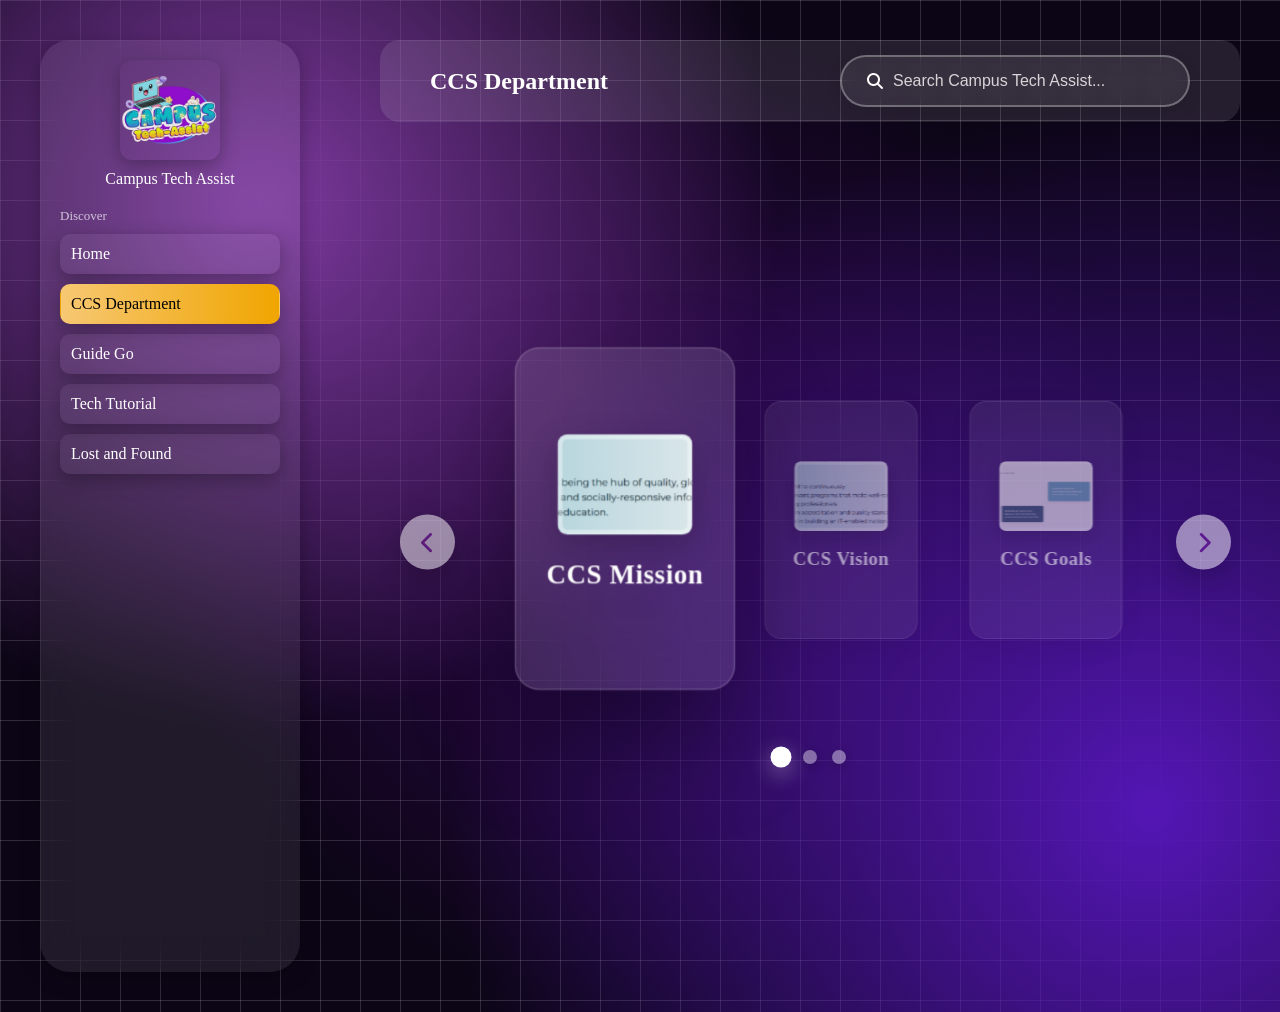
==== CCS Department/ccsDept.html @ be259893 "Sync remote changes and complete Home Page files" ====
<!DOCTYPE html>
<html lang="en">
<head>
  <meta charset="UTF-8">
  <meta name="viewport" content="width=device-width, initial-scale=1.0">
  <title>CCS Department | Campus Tech Assist</title>

  <!-- CSS -->
  <link rel="stylesheet" href="ccsDept.css">
  
  <!-- ICON -->
  <link rel="icon" type="text/css" href="../Main Picture/mainPic.png">

  <!-- Icons -->
  <link href="https://cdnjs.cloudflare.com/ajax/libs/font-awesome/6.5.0/css/all.min.css" rel="stylesheet">
</head>
<body>


<!-- SIDEBAR -->
<div class="sidebar">
  <div class="logo">
    <a href="../Home/index.html" class="nav-logo">
                <img src="../Main Picture/mainPic.png" alt="logo" class="logo-image">
            </a>
    <p>Campus Tech Assist</p>
  </div>

  <div class="section-title">Discover</div>

  <div class="menu">
    <a href="index.html">Home</a>
    <a class="active" href="ccsDept.html">CCS Department</a>
    <a href="../Guide Go/guideGo.html">Guide Go</a>
    <a href="../Tech Tutorial/techTut.html">Tech Tutorial</a>
    <a href="../Lost and Found/lostnFound.html">Lost and Found</a>
  </div>
</div>

<!-- MAIN CONTENT -->
<div class="main">

  <div class="header">
    <h2>CCS Department</h2>
    <div class="controls">
      <div class="search">
        <i class="fa fa-search"></i>
        <input type="text" placeholder="Search Campus Tech Assist...">
      </div>
    </div>
  </div>

  <!-- CAROUSEL -->
  <div class="carousel-container">

    <button class="crsl-btn"><i class="fas fa-chevron-left"></i></button>

    <div class="carousel-track">
      <div class="carousel-slide">
        <div class="slide-avatar" style="background-image: url('../CCS MV/ccsMission.png');"></div>
        <div class="slide-name">CCS Mission</div>
      </div>

      <div class="carousel-slide">
        <div class="slide-avatar" style="background-image: url('../CCS MV/ccsVision.png');"></div>
        <div class="slide-name">CCS Vision</div>
      </div>

      <div class="carousel-slide">
        <div class="slide-avatar" style="background-image: url('../CCS MV/ccsGoals.png');"></div>
        <div class="slide-name">CCS Goals</div>
      </div>
    </div>

    <button class="crsl-btn2"><i class="fas fa-chevron-right"></i></button>

    <div class="carousel-indicators">
      <button class="indicator active"></button>
      <button class="indicator"></button>
      <button class="indicator"></button>
    </div>

  </div>

</div>

  <!-- JS -->
<script src="../Home/searchIndex.js"></script>
<script src="../Home/globalSearch.js"></script>
<script src="../Home/script.js"></script>
<script src="CCS.js"></script>

</body>
</html>
---- CCS Department/ccsDept.css ----
/* CCS Department - Full Tech Tutorial Style */
@import url('https://fonts.googleapis.com/css2?family=Inter:wght@300;400;500;600;700&display=swap');

* {
  margin: 0;
  padding: 0;
  box-sizing: border-box;
}

body {
  min-height: 100vh;
  display: flex; 
  background: 
  radial-gradient(circle at 20% 20%, #7f3aa1, transparent 40%),
  radial-gradient(circle at 90% 80%, #5416b5, transparent 50%),
  radial-gradient(circle at 50% 50%, #430a6fa0, transparent 60%),

  linear-gradient( rgba(255, 255, 255, 0.153) 1px, transparent 1px),
  linear-gradient(90deg, rgba(255, 255, 255, 0.151) 1px, transparent 1px),

  #0c0516;

  background-size:
    auto,
    auto,
    auto,
    40px 40px,
    40px 40px,
    auto;
 
    min-height: 100vh;
}

.sidebar {
  width: 260px;
  margin: 40px;
  padding: 20px;
  border-radius: 30px;
  background: rgba(255,255,255,0.08);
  box-shadow: 0 6px 20px rgba(0,0,0,0.3);
  backdrop-filter: blur(20px);
  color: white;
  transition: transform 0.3s ease, box-shadow 0.3s ease;
}

.menu:hover {
  transform: scale(1.02);
}

.logo {
  text-align: center;
  margin-bottom: 20px;
} 

.logo img {
  display: block;
  margin: 0 auto 10px;
  width: 100px;
  height: 100px;
  border-radius: 12px;
  border: rgba(255,255,255,0.3);
  box-shadow: 0 6px 20px rgba(0,0,0,0.3);
  background: transparent;
} 

.section-title {
  margin: 20px 0 10px;
  font-size: 13px;
  opacity: 0.7;
}

.menu {
  display: flex;
  flex-direction: column;
  gap: 10px;
}

.menu a {
  color: white;
  padding: 10px;
  border-radius: 10px;
  background: rgba(255,255,255,0.05);
  box-shadow: 0 6px 20px rgba(0,0,0,0.3);
  text-decoration: none;
  cursor: pointer;
  transition: all 0.3s ease;
  border: 1px solid transparent;
}

.menu a:hover {
  background: linear-gradient(90deg, #f7c873, #f0a500);
  color: black;
  backdrop-filter: blur(10px);
  border: 1px solid rgba(255,255,255,0.4);
  box-shadow: 0 8px 25px rgba(247, 200, 115, 0.4);
  transform: translateY(-2px);
}

.menu a.active {
  background: linear-gradient(90deg, #f7c873, #f0a500);
  color: black;
}

/* MAIN */
.main {
  flex: 1;
  padding: 40px;
  color: white;
}

/* HEADER */
.header h2 {
  margin: 0;
  flex: 1;
}

.header {
  display: flex;
  justify-content: space-between;
  align-items: center;
  background: rgba(255,255,255,0.1);
  padding: 15px 50px;
  border-radius: 20px;
  margin-bottom: 20px;
}

.search {
  background: rgba(241, 240, 240, 0.08);
  backdrop-filter: blur(15px);
  color: #ffffff;
  padding: 15px 25px;
  border-radius: 30px;
  font-size: 16px;
  min-width: 350px;
  box-shadow: 0 4px 15px rgba(0,0,0,0.1);
  border: 2px solid rgba(255,255,255,0.3);
  backdrop-filter: blur(10px);
  display: flex;
  align-items: center;
  gap: 10px;
  transition: all 0.3s ease;
}

.search:hover {
  box-shadow: 0 6px 20px rgba(0,0,0,0.15);
  transform: translateY(-1px);
}

.search input {
  color: white;
  border: none;
  outline: none;
  background: none;
  flex: 1;
  font-size: 16px;
}

.search input::placeholder {
  color: rgba(255, 255, 255, 0.8);
  opacity: 1;
}

.header { position: relative; }
.search { position: relative; }
.search-results {
  position: absolute;
  top: calc(100% + 2px);
  right: -25px;
  left: auto;
  width: 380px;
  max-height: 400px;
  overflow-y: auto;
  background: rgba(255,255,255,0.12);
  backdrop-filter: blur(30px);
  border-radius: 16px;
  box-shadow: 0 12px 40px rgba(0,0,0,0.25);
  z-index: 1001 !important;
  display: none;
  border: 1px solid rgba(255,255,255,0.25);
  margin-top: 4px;
  padding: 8px 0;
}

.search-result {
  padding: 14px 20px;
  border-bottom: 1px solid rgba(255,255,255,0.15);
  cursor: pointer;
  transition: all 0.25s ease;
  color: white;
  font-size: 15px;
  text-shadow: 0 1px 2px rgba(0,0,0,0.3);
  margin: 0 4px;
  border-radius: 8px;
}

.search-result:hover {
  background: rgba(255,255,255,0.25);
}

.search-result:last-child {
  border-bottom: none;
}

.search-result {
  padding: 15px;
  border-bottom: 1px solid rgba(0,0,0,0.1);
  cursor: pointer;
  transition: background 0.2s ease;
  color: #ffffff;
}

.search-result:hover {
  background: rgba(255, 201, 101, 0.5);
}

.search-result:last-child {
  border-bottom: none;
}

@media (max-width: 600px) {
  .search-results {
    width: 100%;
    left: 0;
    right: auto;
  }
}

/* CAROUSEL - Officers */
.carousel-container {
  position: relative;
  width: 100%;
  max-width: 100%;
  overflow: hidden;
  min-height: 700px;
  margin: 70px 0 80px 0;
  perspective: 1000px;
  display: flex;
  flex-direction: column;
  align-items: center;
  justify-content: center;
  gap: 30px;
}

.carousel-track {
  position: relative;
  display: flex;
  gap: 25px;
  align-items: center;
  height: 400px;
  padding: 0 60px;
  transition: transform 0.6s cubic-bezier(0.25, 0.46, 0.45, 0.94);
  transform-style: preserve-3d;
}

.carousel-slide {
  flex: 0 0 180px;
  height: 280px;
  background: rgba(255, 255, 255, 0.12);
  backdrop-filter: blur(25px);
  border-radius: 20px;
  border: 1px solid rgba(255, 255, 255, 0.2);
  display: flex;
  flex-direction: column;
  align-items: center;
  padding: 70px 20px;
  cursor: pointer;
  transition: all 0.5s cubic-bezier(0.175, 0.885, 0.32, 1.275);
  opacity: 0.6;
  transform: scale(0.85) translateZ(0);
  box-shadow: 0 8px 32px rgba(0,0,0,0.1);
}

.carousel-slide.active {
  opacity: 1;
  transform: scale(1.15) translateZ(60px);
  box-shadow: 0 40px 80px rgba(0,0,0,0.4);
}

.carousel-slide:not(.active):hover {
  opacity: 0.8;
}

.carousel-slide.active:hover {
  opacity: 1;
  transform: scale(1.05) translateY(-15px) translateZ(30px);
  box-shadow: 0 35px 70px rgba(0,0,0,0.35);
}

.slide-avatar {
  width: 110px;
  height: 110px;
  border-radius: 8px;
  background-size: cover;
  background-position: center;
  margin-bottom: 20px;
  transition: all 0.4s ease;
  border: 4px solid rgba(255, 255, 255, 0.4);
  box-shadow: 0 8px 25px rgba(0,0,0,0.2);
}

.slide-name {
  font-size: 22px;
  font-weight: 800;
  color: white;
  margin-bottom: 10px;
  text-align: center;
  letter-spacing: 0.5px;
}

.slide-position {
  font-size: 15px;
  color: rgba(255, 255, 255, 0.85);
  text-align: center;
  font-weight: 500;
}

/* CRSL BUTTONS */
.crsl-btn,
.crsl-btn2 {
  position: absolute;
  top: 50%;
  transform: translateY(-50%);
  width: 55px;
  height: 55px;
  border-radius: 50%;
  border: none;
  background: rgb(255, 255, 255);
  color: rgb(130, 36, 167);
  opacity: 50%;
  font-size: 22px;
  cursor: pointer;
  box-shadow: 0 10px 30px rgba(0, 0, 0, 0.397);
  display: flex;
  align-items: center;
  justify-content: center;
  z-index: 20;
  transition: all 0.3s ease;
}

.crsl-btn {
  left: 20px;
}

.crsl-btn2 {
  right: 1%;
}

.crsl-btn:hover,
.crsl-btn2:hover {
  opacity: 100%;
  box-shadow: 0 10px 30px rgba(0, 0, 0, 0.452);
}

.carousel-indicators {
  display: flex;
  justify-content: center;
  gap: 15px;
  margin-top: 0;
  flex-shrink: 0;
}

.indicator {
  width: 14px;
  height: 14px;
  border-radius: 50%;
  background: rgba(255, 255, 255, 0.4);
  border: none;
  cursor: pointer;
  transition: all 0.3s ease;
  box-shadow: 0 2px 10px rgba(0,0,0,0.2);
}

.indicator.active {
  background: white;
  transform: scale(1.5);
  box-shadow: 0 4px 15px rgba(255,255,255,0.4);
}


/* Responsive */
@media (max-width: 1024px) {
  body {
    flex-direction: column;
    height: auto;
  }

  .sidebar {
    width: 100%;
    margin: 0;
    border-radius: 0;
    display: flex;
    justify-content: space-between;
    align-items: center;
  }

  .menu {
    flex-direction: row;
    flex-wrap: wrap;
    justify-content: center;
    flex-wrap: wrap;
  }

  .main {
    padding: 20px;
  }

  .header {
    flex-direction: column;
    gap: 15px;
    padding: 20px;
  }

  .search {
    min-width: 100%;
  }

  .carousel-container {
    height: auto;
    margin: 40px 0;
  }

  .carousel-track {
    padding: 0 20px;
    gap: 15px;
  }

  .carousel-slide {
    flex: 0 0 140px;
    height: 240px;
    padding: 40px 10px;
  }

  .slide-avatar {
    width: 80px;
    height: 80px;
  }

  .slide-name {
    font-size: 16px;
  }
}
/* MOBILE */
@media (max-width: 600px) {

  .sidebar {
    flex-direction: column;
    align-items: center;
    padding: 15px;
   }

  .logo h2 {
    font-size: 18px;
  }

  .menu {
    flex-direction: column;
    width: 100%;
  }

  .menu a {
    text-align: center;
   }

  .header {
    padding: 15px;
   }

  .header h2 {
    font-size: 18px;
   }

  .search {
    padding: 10px 15px;
    font-size: 14px;
  }

  .search input {
    font-size: 14px;
  }

  .carousel-track {
    gap: 10px;
  }

  .carousel-slide {
    flex: 0 0 120px;
    height: 200px;
  }

  .slide-avatar {
    width: 70px;
    height: 70px;
  }

  .slide-name {
    font-size: 14px;
  }

  .crsl-btn,
   .crsl-btn2 {
    width: 40px;
    height: 40px;
    padding: 20px;
    font-size: 16px;
  }

  .indicator {
       width: 10px;
       height: 10px;
      }
    }
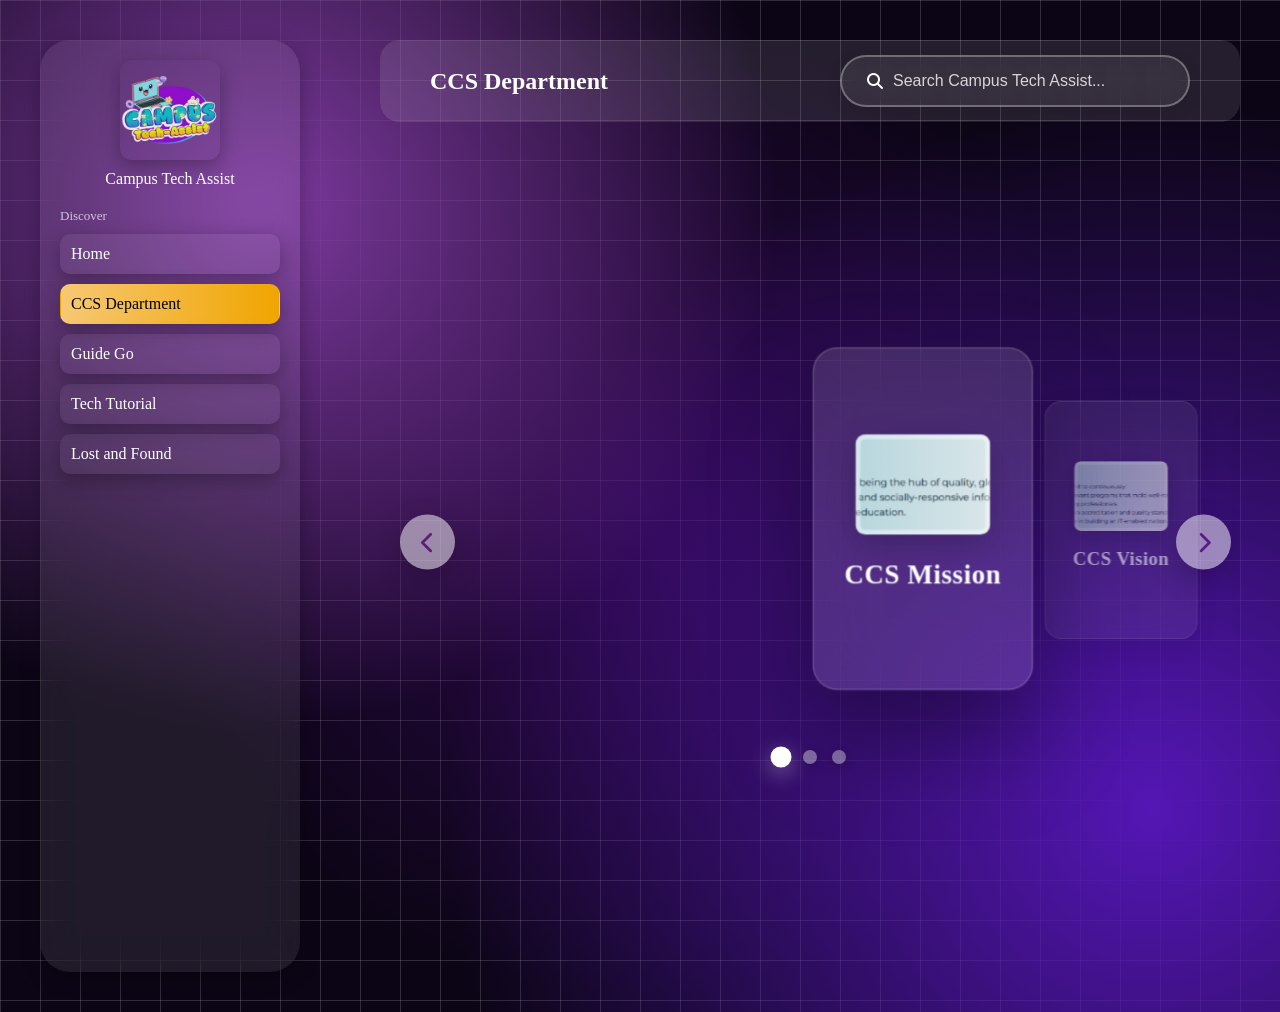
==== commit d7884889: "Update VSCode changes: pages and deleted Home Page files" ====
--- a/CCS Department/ccsDept.html
+++ b/CCS Department/ccsDept.html
@@ -20,7 +20,7 @@
 <!-- SIDEBAR -->
 <div class="sidebar">
   <div class="logo">
-    <a href="../Home/index.html" class="nav-logo">
+    <a href="index.html" class="nav-logo">
                 <img src="../Main Picture/mainPic.png" alt="logo" class="logo-image">
             </a>
     <p>Campus Tech Assist</p>
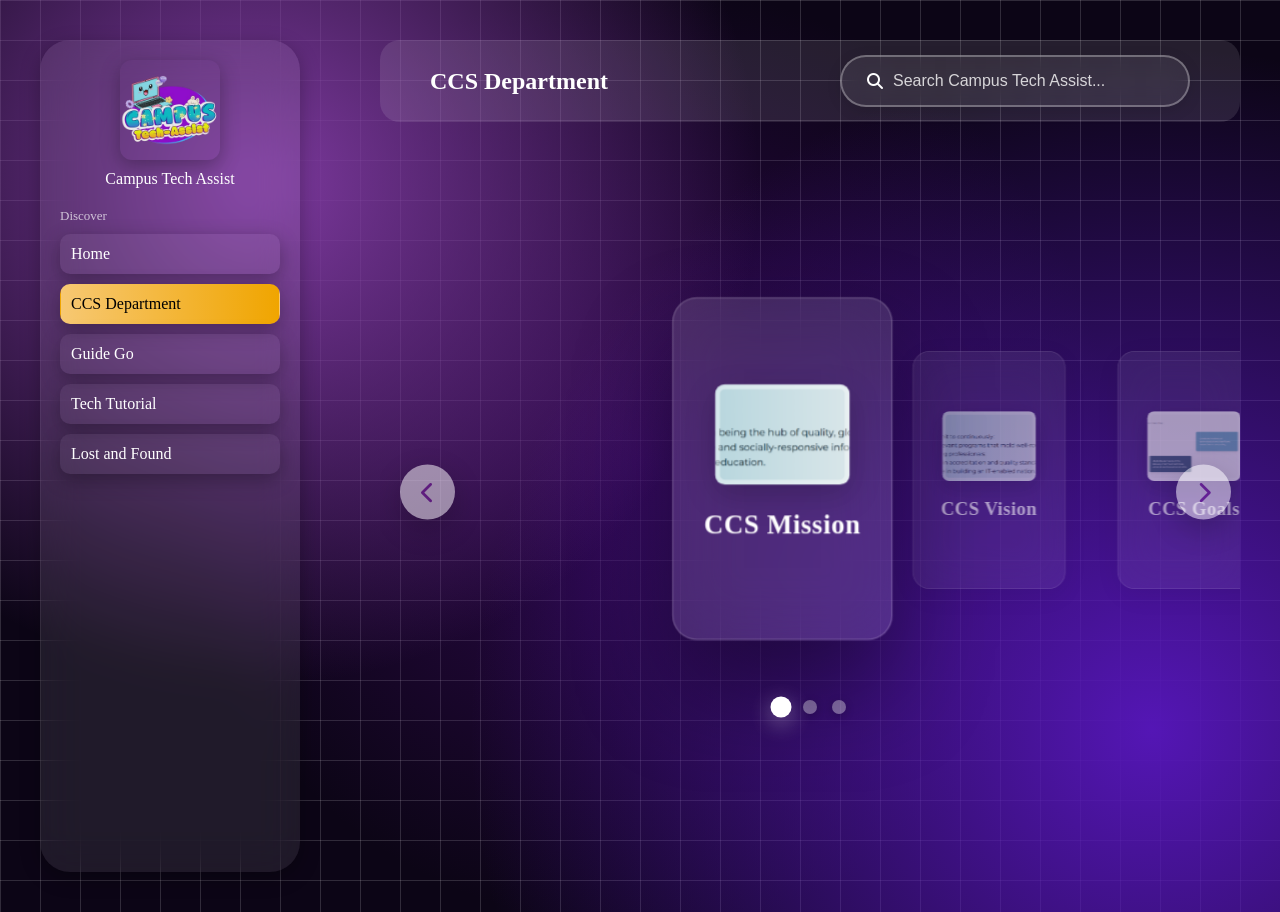
==== commit fafe5101: "Push latest VSCode changes to multiple pages" ====
--- a/CCS Department/ccsDept.html
+++ b/CCS Department/ccsDept.html
@@ -20,7 +20,7 @@
 <!-- SIDEBAR -->
 <div class="sidebar">
   <div class="logo">
-    <a href="index.html" class="nav-logo">
+    <a href="../index.html" class="nav-logo">
                 <img src="../Main Picture/mainPic.png" alt="logo" class="logo-image">
             </a>
     <p>Campus Tech Assist</p>
@@ -29,7 +29,7 @@
   <div class="section-title">Discover</div>
 
   <div class="menu">
-    <a href="index.html">Home</a>
+    <a href="../index.html">Home</a>
     <a class="active" href="ccsDept.html">CCS Department</a>
     <a href="../Guide Go/guideGo.html">Guide Go</a>
     <a href="../Tech Tutorial/techTut.html">Tech Tutorial</a>
--- a/CCS Department/ccsDept.css
+++ b/CCS Department/ccsDept.css
@@ -229,9 +229,8 @@
 .carousel-container {
   position: relative;
   width: 100%;
-  max-width: 100%;
   overflow: hidden;
-  min-height: 700px;
+  height: 600px;
   margin: 70px 0 80px 0;
   perspective: 1000px;
   display: flex;
@@ -246,10 +245,12 @@
   display: flex;
   gap: 25px;
   align-items: center;
+  align-self: flex-start;
   height: 400px;
-  padding: 0 60px;
+  padding: 0;
   transition: transform 0.6s cubic-bezier(0.25, 0.46, 0.45, 0.94);
   transform-style: preserve-3d;
+  margin-left: -3%;
 }
 
 .carousel-slide {
@@ -267,13 +268,13 @@
   transition: all 0.5s cubic-bezier(0.175, 0.885, 0.32, 1.275);
   opacity: 0.6;
   transform: scale(0.85) translateZ(0);
-  box-shadow: 0 8px 32px rgba(0,0,0,0.1);
+  box-shadow: 0 8px 32px rgba(0, 0, 0, 0.1);
 }
 
 .carousel-slide.active {
   opacity: 1;
   transform: scale(1.15) translateZ(60px);
-  box-shadow: 0 40px 80px rgba(0,0,0,0.4);
+  box-shadow: 0 40px 80px rgba(0, 0, 0, 0.4);
 }
 
 .carousel-slide:not(.active):hover {
@@ -283,7 +284,7 @@
 .carousel-slide.active:hover {
   opacity: 1;
   transform: scale(1.05) translateY(-15px) translateZ(30px);
-  box-shadow: 0 35px 70px rgba(0,0,0,0.35);
+  box-shadow: 0 35px 70px rgba(0, 0, 0, 0.35);
 }
 
 .slide-avatar {
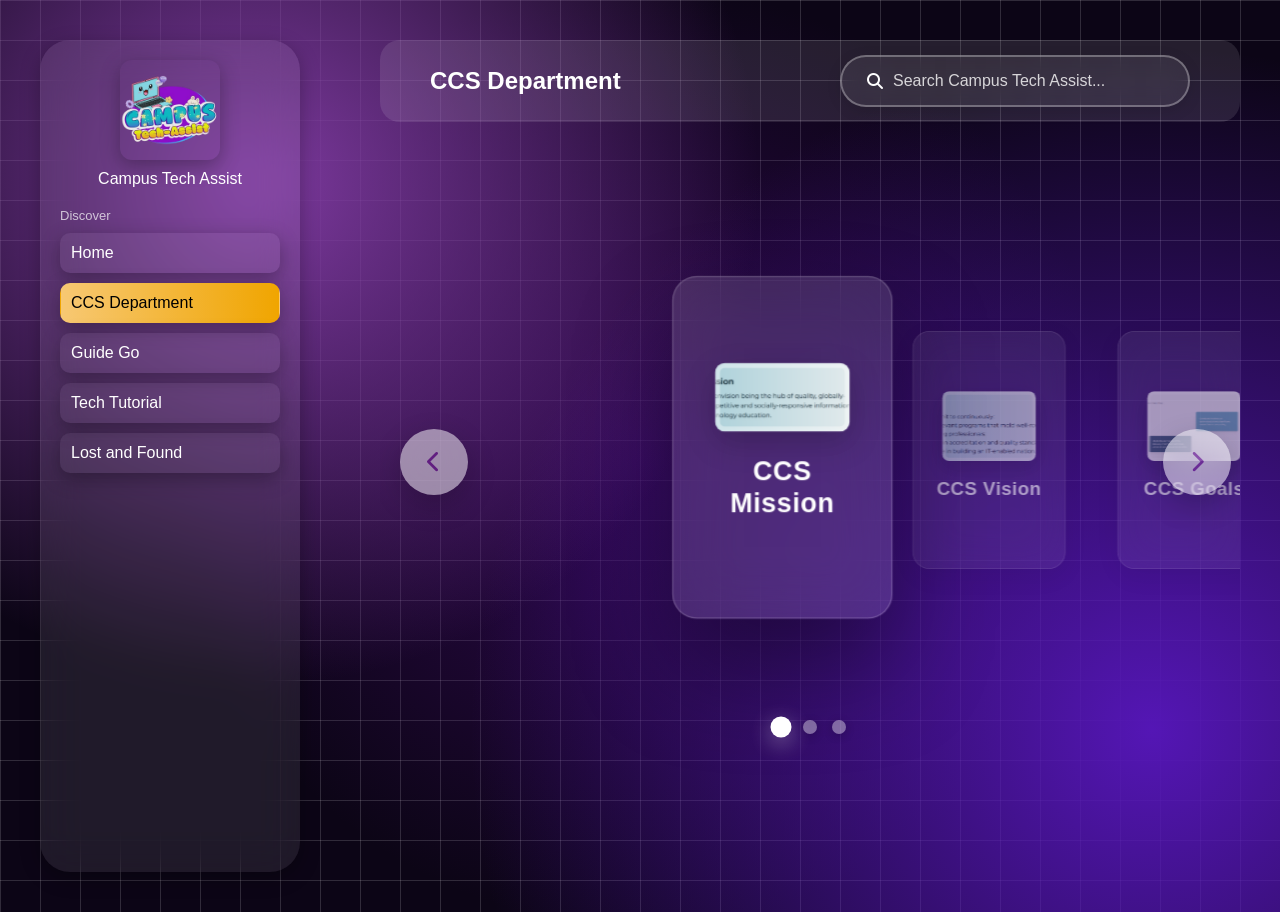
==== commit c7c37243: "Update project files: modified components, styles, HTML, scripts, added new TODO and CSS files" ====
--- a/CCS Department/ccsDept.html
+++ b/CCS Department/ccsDept.html
@@ -56,17 +56,17 @@
     <button class="crsl-btn"><i class="fas fa-chevron-left"></i></button>
 
     <div class="carousel-track">
-      <div class="carousel-slide">
+      <div class="carousel-slide" onclick="openUCModal('../CCS MV/ccsMission.png', 'CCS Mission')">
         <div class="slide-avatar" style="background-image: url('../CCS MV/ccsMission.png');"></div>
         <div class="slide-name">CCS Mission</div>
       </div>
 
-      <div class="carousel-slide">
+      <div class="carousel-slide" onclick="openUCModal('../CCS MV/ccsVision.png', 'CCS Vision')">
         <div class="slide-avatar" style="background-image: url('../CCS MV/ccsVision.png');"></div>
         <div class="slide-name">CCS Vision</div>
       </div>
 
-      <div class="carousel-slide">
+      <div class="carousel-slide" onclick="openUCModal('../CCS MV/ccsGoals.png', 'CCS Goals')">
         <div class="slide-avatar" style="background-image: url('../CCS MV/ccsGoals.png');"></div>
         <div class="slide-name">CCS Goals</div>
       </div>
@@ -81,12 +81,25 @@
     </div>
 
   </div>
-
+    <!-- UC Modal -->
+    <div id="uc-modal" class="uc-modal">
+      <div class="uc-modal-overlay" onclick="closeUCModal()"></div>
+      <div class="uc-modal-content">
+        <button class="uc-modal-close" onclick="closeUCModal()">
+          <i class="fas fa-times"></i>
+        </button>
+        <img id="uc-modal-img" src="" alt="">
+        <h3 id="uc-modal-title"></h3>
+      </div>
+    </div>
 </div>
 
   <!-- JS -->
 <script src="../Home/searchIndex.js"></script>
 <script src="../Home/globalSearch.js"></script>
+<script src="../Search/searchIndex.js"></script>
+<script src="../Home Page/globalSearch.js"></script>
+<script src="../Home Page/globalSearch.css" rel="stylesheet"></script>
 <script src="../Home/script.js"></script>
 <script src="CCS.js"></script>
 
--- a/CCS Department/ccsDept.css
+++ b/CCS Department/ccsDept.css
@@ -1,10 +1,10 @@
-/* CCS Department - Full Tech Tutorial Style */
 @import url('https://fonts.googleapis.com/css2?family=Inter:wght@300;400;500;600;700&display=swap');
 
 * {
   margin: 0;
   padding: 0;
   box-sizing: border-box;
+  font-family: 'Segoe UI', sans-serif;
 }
 
 body {
@@ -31,6 +31,7 @@
     min-height: 100vh;
 }
 
+/* SIDEBAR */
 .sidebar {
   width: 260px;
   margin: 40px;
@@ -225,7 +226,7 @@
   }
 }
 
-/* CAROUSEL - Officers */
+/* OFFICERS CAROUSEL */
 .carousel-container {
   position: relative;
   width: 100%;
@@ -315,49 +316,86 @@
   font-weight: 500;
 }
 
-/* CRSL BUTTONS */
+.carousel-nav {
+  position: absolute;
+  top: 50%;
+  transform: translateY(-50%);
+  background: rgba(255, 255, 255, 0.2);
+  backdrop-filter: blur(15px);
+  border: none;
+  color: white;
+  width: 55px;
+  height: 55px;
+  border-radius: 50%;
+  cursor: pointer;
+  z-index: 20;
+  font-size: 20px;
+  transition: all 0.3s ease;
+  display: flex;
+  align-items: center;
+  justify-content: center;
+  border: 2px solid rgba(255, 255, 255, 0.3);
+}
+
+.carousel-nav:hover {
+  background: rgba(255, 255, 255, 0.35);
+  transform: translateY(-50%) scale(1.1);
+  box-shadow: 0 10px 30px rgba(0,0,0,0.3);
+}
+
+/* CRSL BOTH BUTTONS */
 .crsl-btn,
 .crsl-btn2 {
   position: absolute;
-  top: 50%;
+  top: 45%; /* aligns with cards */
   transform: translateY(-50%);
+
   width: 55px;
   height: 55px;
   border-radius: 50%;
   border: none;
+  box-shadow: #000000;
   background: rgb(255, 255, 255);
   color: rgb(130, 36, 167);
+  backdrop-filter: blur(15px);
   opacity: 50%;
   font-size: 22px;
   cursor: pointer;
   box-shadow: 0 10px 30px rgba(0, 0, 0, 0.397);
+
   display: flex;
   align-items: center;
   justify-content: center;
+
   z-index: 20;
-  transition: all 0.3s ease;
-}
-
+  padding: 33px 34px;
+}
+
+/* CRSL LEFT */
 .crsl-btn {
   left: 20px;
 }
 
+/* CRSL RIGHT */
 .crsl-btn2 {
   right: 1%;
 }
 
+/* CRSL HOVER */
 .crsl-btn:hover,
 .crsl-btn2:hover {
+  background: rgb(255, 255, 255);
+  color: rgb(130, 36, 167);
+  transition: transform 0.3s ease-out;
   opacity: 100%;
   box-shadow: 0 10px 30px rgba(0, 0, 0, 0.452);
 }
 
-.carousel-indicators {
+.carousel-indicators {  
   display: flex;
   justify-content: center;
   gap: 15px;
-  margin-top: 0;
-  flex-shrink: 0;
+  margin-top: 40px;
 }
 
 .indicator {
@@ -377,8 +415,56 @@
   box-shadow: 0 4px 15px rgba(255,255,255,0.4);
 }
 
-
-/* Responsive */
+/* Lightbox */
+#image-lightbox {
+  display: none;
+}
+.lightbox-overlay {
+  position: fixed;
+  top: 0;
+  left: 0;
+  width: 100%;
+  height: 100%;
+  background: rgba(0,0,0,0.9);
+  z-index: 10000;
+  display: flex;
+  align-items: center;
+  justify-content: center;
+}
+.lightbox-content {
+  position: relative;
+  max-width: 90%;
+  max-height: 90%;
+}
+#lightbox-img {
+  max-width: 100%;
+  max-height: 80vh;
+  border-radius: 8px;
+  box-shadow: 0 20px 60px rgba(0,0,0,0.5);
+}
+.lightbox-close {
+  position: absolute;
+  top: -40px;
+  right: 0;
+  color: white;
+  font-size: 30px;
+  cursor: pointer;
+  transition: opacity 0.3s;
+}
+.lightbox-close:hover {
+  opacity: 0.7;
+}
+.lightbox-caption {
+  color: white;
+  text-align: center;
+  margin-top: 10px;
+  font-size: 18px;
+}
+
+/* responsive sheeesh */
+
+/* TABLETS */
+
 @media (max-width: 1024px) {
   body {
     flex-direction: column;
@@ -440,6 +526,8 @@
     font-size: 16px;
   }
 }
+
+
 /* MOBILE */
 @media (max-width: 600px) {
 
@@ -510,3 +598,75 @@
        height: 10px;
       }
     }  
+
+/*Modal*/
+/* UC MODAL */
+.uc-modal {
+  display: none;
+  position: fixed;
+  inset: 0;
+  z-index: 9999;
+  align-items: center;
+  justify-content: center;
+}
+
+.uc-modal.show {
+  display: flex;
+}
+
+.uc-modal-overlay {
+  position: absolute;
+  inset: 0;
+  background: rgba(0, 0, 0, 0.8);
+  backdrop-filter: blur(5px);
+}
+
+.uc-modal-content {
+  position: relative;
+  z-index: 1;
+  background: rgba(255, 255, 255, 0.1);
+  backdrop-filter: blur(20px);
+  border: 1px solid rgba(255, 255, 255, 0.2);
+  border-radius: 20px;
+  padding: 30px;
+  max-width: 600px;
+  width: 90%;
+  text-align: center;
+  color: white;
+  animation: modalPop 0.3s cubic-bezier(0.175, 0.885, 0.32, 1.275);
+}
+
+@keyframes modalPop {
+  from { transform: scale(0.8); opacity: 0; }
+  to   { transform: scale(1);   opacity: 1; }
+}
+
+.uc-modal-content img {
+  width: 100%;
+  border-radius: 12px;
+  margin-bottom: 15px;
+}
+
+.uc-modal-content h3 {
+  font-size: 22px;
+  font-weight: 700;
+}
+
+.uc-modal-close {
+  position: absolute;
+  top: 12px;
+  right: 15px;
+  background: rgba(255,255,255,0.15);
+  border: none;
+  color: white;
+  width: 35px;
+  height: 35px;
+  border-radius: 50%;
+  cursor: pointer;
+  font-size: 16px;
+  transition: background 0.2s ease;
+}
+
+.uc-modal-close:hover {
+  background: rgba(255,255,255,0.3);
+}
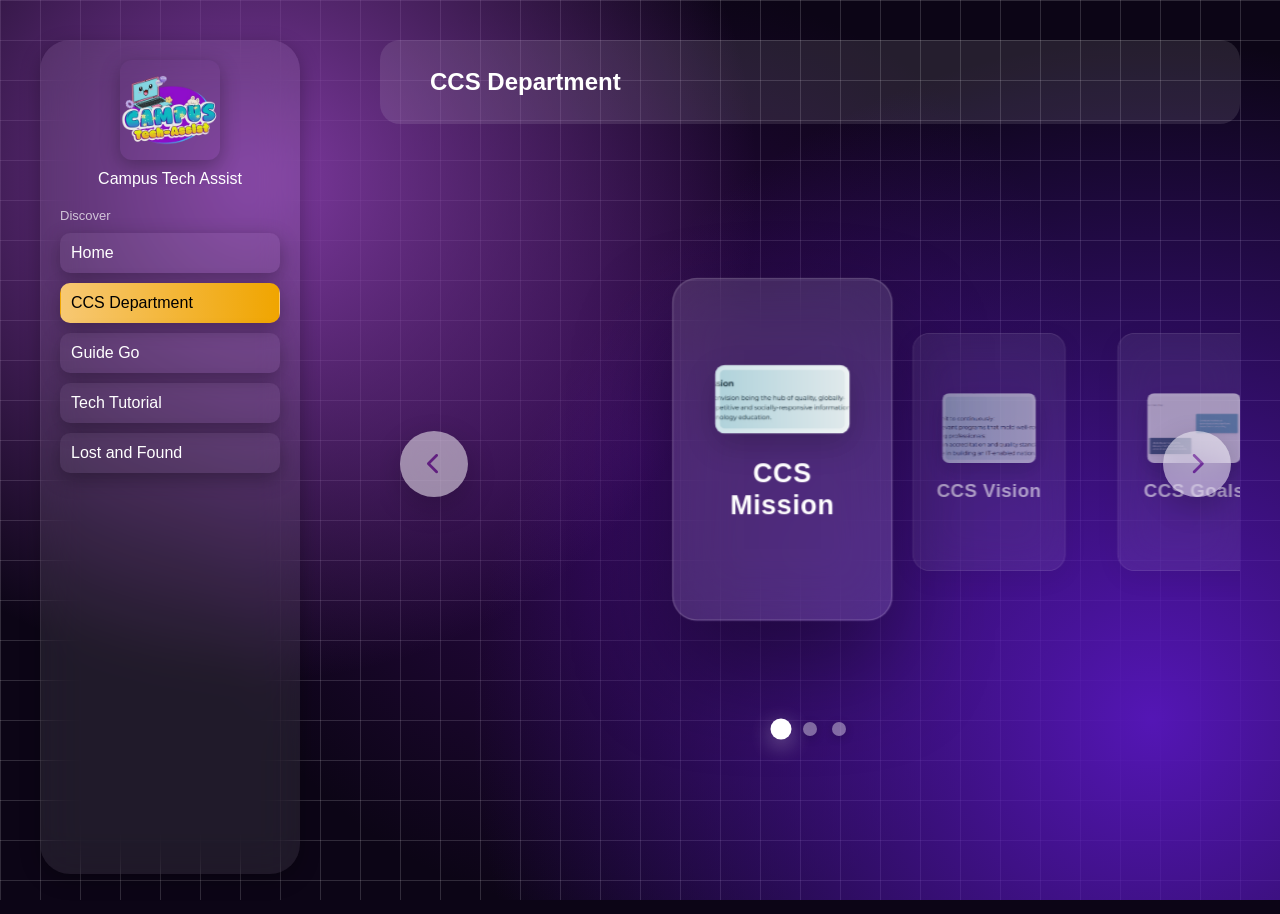
==== commit a2592de2: "Push all recent changes including Guide GO pictures, Lost and Found updates, Tech Tutorial improveme" ====
--- a/CCS Department/ccsDept.html
+++ b/CCS Department/ccsDept.html
@@ -42,12 +42,6 @@
 
   <div class="header">
     <h2>CCS Department</h2>
-    <div class="controls">
-      <div class="search">
-        <i class="fa fa-search"></i>
-        <input type="text" placeholder="Search Campus Tech Assist...">
-      </div>
-    </div>
   </div>
 
   <!-- CAROUSEL -->
@@ -83,7 +77,7 @@
   </div>
     <!-- UC Modal -->
     <div id="uc-modal" class="uc-modal">
-      <div class="uc-modal-overlay" onclick="closeUCModal()"></div>
+      <div class="uc-modal-overlay""></div>
       <div class="uc-modal-content">
         <button class="uc-modal-close" onclick="closeUCModal()">
           <i class="fas fa-times"></i>
--- a/CCS Department/ccsDept.css
+++ b/CCS Department/ccsDept.css
@@ -29,6 +29,7 @@
     auto;
  
     min-height: 100vh;
+    background-attachment: fixed;
 }
 
 /* SIDEBAR */
@@ -120,102 +121,9 @@
   justify-content: space-between;
   align-items: center;
   background: rgba(255,255,255,0.1);
-  padding: 15px 50px;
+  padding: 28px 50px;
   border-radius: 20px;
   margin-bottom: 20px;
-}
-
-.search {
-  background: rgba(241, 240, 240, 0.08);
-  backdrop-filter: blur(15px);
-  color: #ffffff;
-  padding: 15px 25px;
-  border-radius: 30px;
-  font-size: 16px;
-  min-width: 350px;
-  box-shadow: 0 4px 15px rgba(0,0,0,0.1);
-  border: 2px solid rgba(255,255,255,0.3);
-  backdrop-filter: blur(10px);
-  display: flex;
-  align-items: center;
-  gap: 10px;
-  transition: all 0.3s ease;
-}
-
-.search:hover {
-  box-shadow: 0 6px 20px rgba(0,0,0,0.15);
-  transform: translateY(-1px);
-}
-
-.search input {
-  color: white;
-  border: none;
-  outline: none;
-  background: none;
-  flex: 1;
-  font-size: 16px;
-}
-
-.search input::placeholder {
-  color: rgba(255, 255, 255, 0.8);
-  opacity: 1;
-}
-
-.header { position: relative; }
-.search { position: relative; }
-.search-results {
-  position: absolute;
-  top: calc(100% + 2px);
-  right: -25px;
-  left: auto;
-  width: 380px;
-  max-height: 400px;
-  overflow-y: auto;
-  background: rgba(255,255,255,0.12);
-  backdrop-filter: blur(30px);
-  border-radius: 16px;
-  box-shadow: 0 12px 40px rgba(0,0,0,0.25);
-  z-index: 1001 !important;
-  display: none;
-  border: 1px solid rgba(255,255,255,0.25);
-  margin-top: 4px;
-  padding: 8px 0;
-}
-
-.search-result {
-  padding: 14px 20px;
-  border-bottom: 1px solid rgba(255,255,255,0.15);
-  cursor: pointer;
-  transition: all 0.25s ease;
-  color: white;
-  font-size: 15px;
-  text-shadow: 0 1px 2px rgba(0,0,0,0.3);
-  margin: 0 4px;
-  border-radius: 8px;
-}
-
-.search-result:hover {
-  background: rgba(255,255,255,0.25);
-}
-
-.search-result:last-child {
-  border-bottom: none;
-}
-
-.search-result {
-  padding: 15px;
-  border-bottom: 1px solid rgba(0,0,0,0.1);
-  cursor: pointer;
-  transition: background 0.2s ease;
-  color: #ffffff;
-}
-
-.search-result:hover {
-  background: rgba(255, 201, 101, 0.5);
-}
-
-.search-result:last-child {
-  border-bottom: none;
 }
 
 @media (max-width: 600px) {
@@ -654,8 +562,8 @@
 
 .uc-modal-close {
   position: absolute;
-  top: 12px;
-  right: 15px;
+  bottom: 25px;
+  right: 30px;
   background: rgba(255,255,255,0.15);
   border: none;
   color: white;
@@ -665,8 +573,12 @@
   cursor: pointer;
   font-size: 16px;
   transition: background 0.2s ease;
-}
-
-.uc-modal-close:hover {
-  background: rgba(255,255,255,0.3);
+  transition: all 0.3s cubic-bezier(0.175, 0.885, 0.32, 1.275);
+}
+
+.uc-modal-close:hover { 
+  background: rgba(255, 50, 50, 0.9);
+  border-color: rgba(255, 80, 80, 0.8);
+  transform: rotate(90deg) scale(1.1);
+  box-shadow: 0 12px 35px rgba(255, 50, 50, 0.4);
 }
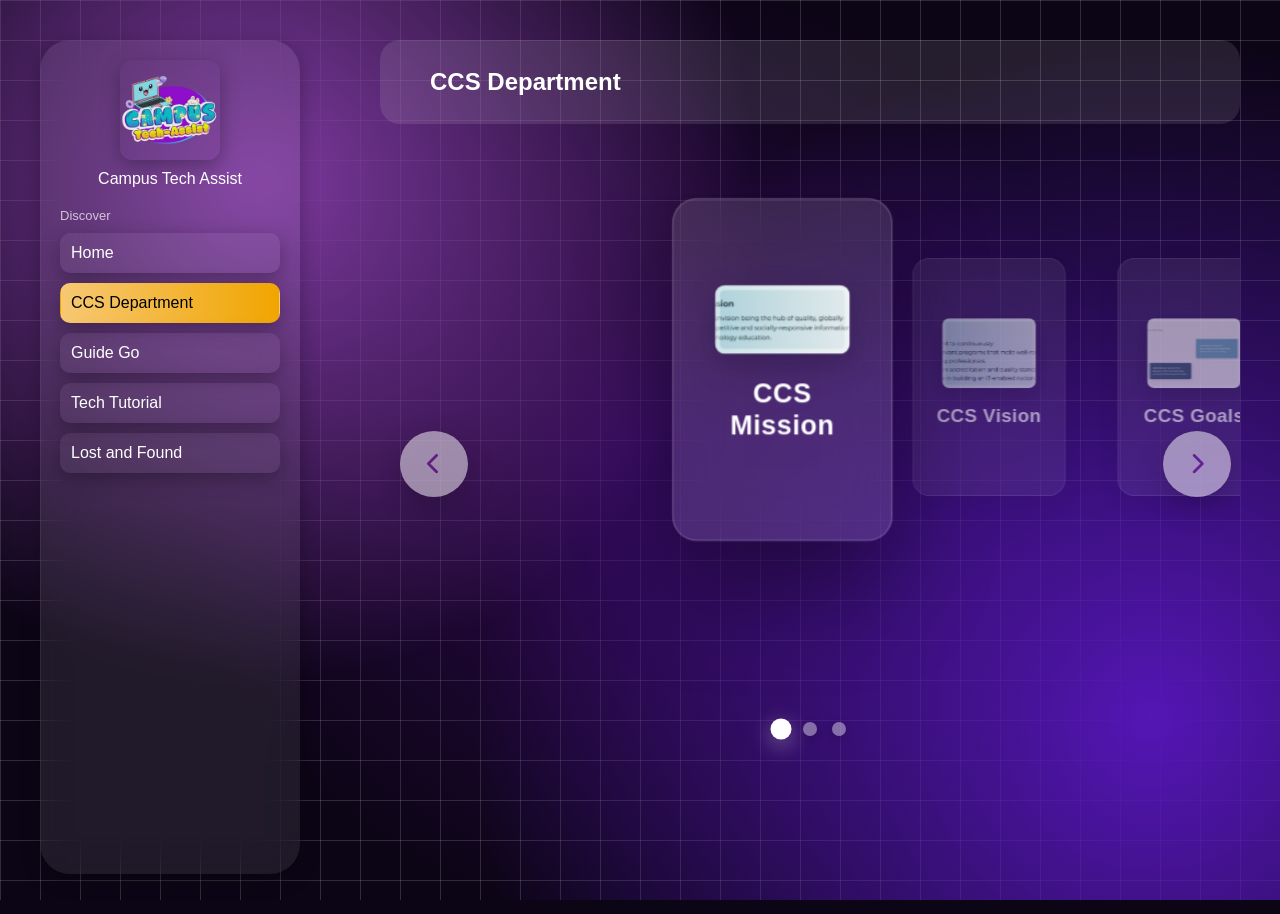
==== commit 1bafb9a1: "Updates" ====
--- a/CCS Department/ccsDept.html
+++ b/CCS Department/ccsDept.html
@@ -20,9 +20,9 @@
 <!-- SIDEBAR -->
 <div class="sidebar">
   <div class="logo">
-    <a href="../index.html" class="nav-logo">
+    <div href="../index.html" class="nav-logo">
                 <img src="../Main Picture/mainPic.png" alt="logo" class="logo-image">
-            </a>
+            </div>
     <p>Campus Tech Assist</p>
   </div>
 
@@ -98,4 +98,4 @@
 <script src="CCS.js"></script>
 
 </body>
-</html>
+</html>
--- a/CCS Department/ccsDept.css
+++ b/CCS Department/ccsDept.css
@@ -9,16 +9,14 @@
 
 body {
   min-height: 100vh;
-  display: flex; 
-  background: 
-  radial-gradient(circle at 20% 20%, #7f3aa1, transparent 40%),
-  radial-gradient(circle at 90% 80%, #5416b5, transparent 50%),
-  radial-gradient(circle at 50% 50%, #430a6fa0, transparent 60%),
-
-  linear-gradient( rgba(255, 255, 255, 0.153) 1px, transparent 1px),
-  linear-gradient(90deg, rgba(255, 255, 255, 0.151) 1px, transparent 1px),
-
-  #0c0516;
+  display: flex;
+  background:
+    radial-gradient(circle at 20% 20%, #7f3aa1, transparent 40%),
+    radial-gradient(circle at 90% 80%, #5416b5, transparent 50%),
+    radial-gradient(circle at 50% 50%, #430a6fa0, transparent 60%),
+    linear-gradient(rgba(255, 255, 255, 0.153) 1px, transparent 1px),
+    linear-gradient(90deg, rgba(255, 255, 255, 0.151) 1px, transparent 1px),
+    #0c0516;
 
   background-size:
     auto,
@@ -27,9 +25,9 @@
     40px 40px,
     40px 40px,
     auto;
- 
-    min-height: 100vh;
-    background-attachment: fixed;
+
+  min-height: 100vh;
+  background-attachment: fixed;
 }
 
 /* SIDEBAR */
@@ -38,11 +36,13 @@
   margin: 40px;
   padding: 20px;
   border-radius: 30px;
-  background: rgba(255,255,255,0.08);
-  box-shadow: 0 6px 20px rgba(0,0,0,0.3);
+  background: rgba(255, 255, 255, 0.08);
+  box-shadow: 0 6px 20px rgba(0, 0, 0, 0.3);
   backdrop-filter: blur(20px);
   color: white;
-  transition: transform 0.3s ease, box-shadow 0.3s ease;
+  transition:
+    transform 0.3s ease,
+    box-shadow 0.3s ease;
 }
 
 .menu:hover {
@@ -52,7 +52,7 @@
 .logo {
   text-align: center;
   margin-bottom: 20px;
-} 
+}
 
 .logo img {
   display: block;
@@ -60,10 +60,10 @@
   width: 100px;
   height: 100px;
   border-radius: 12px;
-  border: rgba(255,255,255,0.3);
-  box-shadow: 0 6px 20px rgba(0,0,0,0.3);
+  border: rgba(255, 255, 255, 0.3);
+  box-shadow: 0 6px 20px rgba(0, 0, 0, 0.3);
   background: transparent;
-} 
+}
 
 .section-title {
   margin: 20px 0 10px;
@@ -81,8 +81,8 @@
   color: white;
   padding: 10px;
   border-radius: 10px;
-  background: rgba(255,255,255,0.05);
-  box-shadow: 0 6px 20px rgba(0,0,0,0.3);
+  background: rgba(255, 255, 255, 0.05);
+  box-shadow: 0 6px 20px rgba(0, 0, 0, 0.3);
   text-decoration: none;
   cursor: pointer;
   transition: all 0.3s ease;
@@ -93,7 +93,7 @@
   background: linear-gradient(90deg, #f7c873, #f0a500);
   color: black;
   backdrop-filter: blur(10px);
-  border: 1px solid rgba(255,255,255,0.4);
+  border: 1px solid rgba(255, 255, 255, 0.4);
   box-shadow: 0 8px 25px rgba(247, 200, 115, 0.4);
   transform: translateY(-2px);
 }
@@ -120,7 +120,7 @@
   display: flex;
   justify-content: space-between;
   align-items: center;
-  background: rgba(255,255,255,0.1);
+  background: rgba(255, 255, 255, 0.1);
   padding: 28px 50px;
   border-radius: 20px;
   margin-bottom: 20px;
@@ -156,7 +156,7 @@
   align-items: center;
   align-self: flex-start;
   height: 400px;
-  padding: 0;
+  padding: 0 0 150px 0;
   transition: transform 0.6s cubic-bezier(0.25, 0.46, 0.45, 0.94);
   transform-style: preserve-3d;
   margin-left: -3%;
@@ -205,7 +205,7 @@
   margin-bottom: 20px;
   transition: all 0.4s ease;
   border: 4px solid rgba(255, 255, 255, 0.4);
-  box-shadow: 0 8px 25px rgba(0,0,0,0.2);
+  box-shadow: 0 8px 25px rgba(0, 0, 0, 0.2);
 }
 
 .slide-name {
@@ -248,7 +248,7 @@
 .carousel-nav:hover {
   background: rgba(255, 255, 255, 0.35);
   transform: translateY(-50%) scale(1.1);
-  box-shadow: 0 10px 30px rgba(0,0,0,0.3);
+  box-shadow: 0 10px 30px rgba(0, 0, 0, 0.3);
 }
 
 /* CRSL BOTH BUTTONS */
@@ -299,7 +299,7 @@
   box-shadow: 0 10px 30px rgba(0, 0, 0, 0.452);
 }
 
-.carousel-indicators {  
+.carousel-indicators {
   display: flex;
   justify-content: center;
   gap: 15px;
@@ -314,13 +314,13 @@
   border: none;
   cursor: pointer;
   transition: all 0.3s ease;
-  box-shadow: 0 2px 10px rgba(0,0,0,0.2);
+  box-shadow: 0 2px 10px rgba(0, 0, 0, 0.2);
 }
 
 .indicator.active {
   background: white;
   transform: scale(1.5);
-  box-shadow: 0 4px 15px rgba(255,255,255,0.4);
+  box-shadow: 0 4px 15px rgba(255, 255, 255, 0.4);
 }
 
 /* Lightbox */
@@ -333,7 +333,7 @@
   left: 0;
   width: 100%;
   height: 100%;
-  background: rgba(0,0,0,0.9);
+  background: rgba(0, 0, 0, 0.9);
   z-index: 10000;
   display: flex;
   align-items: center;
@@ -348,7 +348,7 @@
   max-width: 100%;
   max-height: 80vh;
   border-radius: 8px;
-  box-shadow: 0 20px 60px rgba(0,0,0,0.5);
+  box-shadow: 0 20px 60px rgba(0, 0, 0, 0.5);
 }
 .lightbox-close {
   position: absolute;
@@ -435,15 +435,13 @@
   }
 }
 
-
 /* MOBILE */
 @media (max-width: 600px) {
-
   .sidebar {
     flex-direction: column;
     align-items: center;
     padding: 15px;
-   }
+  }
 
   .logo h2 {
     font-size: 18px;
@@ -456,15 +454,15 @@
 
   .menu a {
     text-align: center;
-   }
+  }
 
   .header {
     padding: 15px;
-   }
+  }
 
   .header h2 {
     font-size: 18px;
-   }
+  }
 
   .search {
     padding: 10px 15px;
@@ -494,7 +492,7 @@
   }
 
   .crsl-btn,
-   .crsl-btn2 {
+  .crsl-btn2 {
     width: 40px;
     height: 40px;
     padding: 20px;
@@ -502,10 +500,10 @@
   }
 
   .indicator {
-       width: 10px;
-       height: 10px;
-      }
-    }  
+    width: 10px;
+    height: 10px;
+  }
+}
 
 /*Modal*/
 /* UC MODAL */
@@ -545,8 +543,14 @@
 }
 
 @keyframes modalPop {
-  from { transform: scale(0.8); opacity: 0; }
-  to   { transform: scale(1);   opacity: 1; }
+  from {
+    transform: scale(0.8);
+    opacity: 0;
+  }
+  to {
+    transform: scale(1);
+    opacity: 1;
+  }
 }
 
 .uc-modal-content img {
@@ -564,7 +568,7 @@
   position: absolute;
   bottom: 25px;
   right: 30px;
-  background: rgba(255,255,255,0.15);
+  background: rgba(255, 255, 255, 0.15);
   border: none;
   color: white;
   width: 35px;
@@ -576,9 +580,9 @@
   transition: all 0.3s cubic-bezier(0.175, 0.885, 0.32, 1.275);
 }
 
-.uc-modal-close:hover { 
+.uc-modal-close:hover {
   background: rgba(255, 50, 50, 0.9);
   border-color: rgba(255, 80, 80, 0.8);
   transform: rotate(90deg) scale(1.1);
   box-shadow: 0 12px 35px rgba(255, 50, 50, 0.4);
-}+}
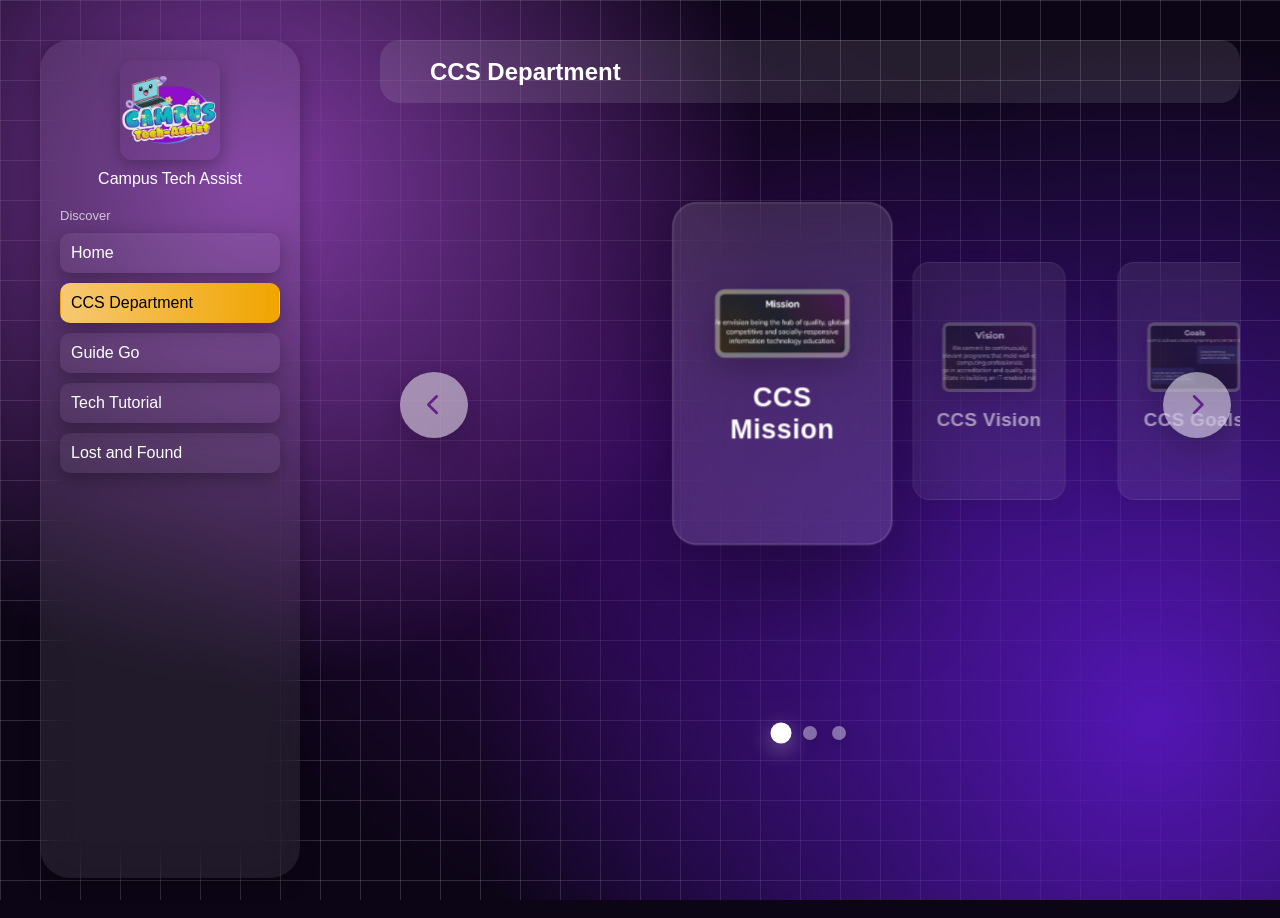
==== commit c51ef667: "added new Features" ====
--- a/CCS Department/ccsDept.html
+++ b/CCS Department/ccsDept.html
@@ -1,101 +1,132 @@
-<!DOCTYPE html>
+<!doctype html>
 <html lang="en">
-<head>
-  <meta charset="UTF-8">
-  <meta name="viewport" content="width=device-width, initial-scale=1.0">
-  <title>CCS Department | Campus Tech Assist</title>
+  <head>
+    <meta charset="UTF-8" />
+    <meta name="viewport" content="width=device-width, initial-scale=1.0" />
+    <title>CCS Department | Campus Tech Assist</title>
 
-  <!-- CSS -->
-  <link rel="stylesheet" href="ccsDept.css">
-  
-  <!-- ICON -->
-  <link rel="icon" type="text/css" href="../Main Picture/mainPic.png">
+    <!-- CSS -->
+    <link rel="stylesheet" href="ccsDept.css" />
 
-  <!-- Icons -->
-  <link href="https://cdnjs.cloudflare.com/ajax/libs/font-awesome/6.5.0/css/all.min.css" rel="stylesheet">
-</head>
-<body>
+    <!-- ICON -->
+    <link rel="icon" type="text/css" href="../Main Picture/mainPic.png" />
 
-
-<!-- SIDEBAR -->
-<div class="sidebar">
-  <div class="logo">
-    <div href="../index.html" class="nav-logo">
-                <img src="../Main Picture/mainPic.png" alt="logo" class="logo-image">
-            </div>
-    <p>Campus Tech Assist</p>
-  </div>
-
-  <div class="section-title">Discover</div>
-
-  <div class="menu">
-    <a href="../index.html">Home</a>
-    <a class="active" href="ccsDept.html">CCS Department</a>
-    <a href="../Guide Go/guideGo.html">Guide Go</a>
-    <a href="../Tech Tutorial/techTut.html">Tech Tutorial</a>
-    <a href="../Lost and Found/lostnFound.html">Lost and Found</a>
-  </div>
-</div>
-
-<!-- MAIN CONTENT -->
-<div class="main">
-
-  <div class="header">
-    <h2>CCS Department</h2>
-  </div>
-
-  <!-- CAROUSEL -->
-  <div class="carousel-container">
-
-    <button class="crsl-btn"><i class="fas fa-chevron-left"></i></button>
-
-    <div class="carousel-track">
-      <div class="carousel-slide" onclick="openUCModal('../CCS MV/ccsMission.png', 'CCS Mission')">
-        <div class="slide-avatar" style="background-image: url('../CCS MV/ccsMission.png');"></div>
-        <div class="slide-name">CCS Mission</div>
+    <!-- Icons -->
+    <link
+      href="https://cdnjs.cloudflare.com/ajax/libs/font-awesome/6.5.0/css/all.min.css"
+      rel="stylesheet"
+    />
+  </head>
+  <body>
+    <!-- SIDEBAR -->
+    <div class="sidebar">
+      <div class="logo">
+        <div href="../index.html" class="nav-logo">
+          <img
+            src="../Main Picture/mainPic.png"
+            alt="logo"
+            class="logo-image"
+          />
+        </div>
+        <p>Campus Tech Assist</p>
       </div>
 
-      <div class="carousel-slide" onclick="openUCModal('../CCS MV/ccsVision.png', 'CCS Vision')">
-        <div class="slide-avatar" style="background-image: url('../CCS MV/ccsVision.png');"></div>
-        <div class="slide-name">CCS Vision</div>
-      </div>
+      <div class="section-title">Discover</div>
 
-      <div class="carousel-slide" onclick="openUCModal('../CCS MV/ccsGoals.png', 'CCS Goals')">
-        <div class="slide-avatar" style="background-image: url('../CCS MV/ccsGoals.png');"></div>
-        <div class="slide-name">CCS Goals</div>
+      <div class="menu">
+        <a href="../index.html">Home</a>
+        <a class="active" href="ccsDept.html">CCS Department</a>
+        <a href="../Guide Go/guideGo.html">Guide Go</a>
+        <a href="../Tech Tutorial/techTut.html">Tech Tutorial</a>
+        <a href="../Lost and Found/lostnFound.html">Lost and Found</a>
       </div>
     </div>
 
-    <button class="crsl-btn2"><i class="fas fa-chevron-right"></i></button>
+    <!-- MAIN CONTENT -->
+    <div class="main">
+      <div class="header">
+        <h2>CCS Department</h2>
+      </div>
 
-    <div class="carousel-indicators">
-      <button class="indicator active"></button>
-      <button class="indicator"></button>
-      <button class="indicator"></button>
+      <!-- CAROUSEL -->
+      <div class="carousel-container">
+        <button class="crsl-btn"><i class="fas fa-chevron-left"></i></button>
+
+        <div class="carousel-track">
+          <div
+            class="carousel-slide"
+            onclick="openUCModal('../CCS MV/ccsMission.png', 'CCS Mission')"
+          >
+            <div
+              class="slide-avatar"
+              style="background-image: url('../CCS MV/ccsMission.png')"
+            ></div>
+            <div class="slide-name">CCS Mission</div>
+          </div>
+
+          <div
+            class="carousel-slide"
+            onclick="openUCModal('../CCS MV/ccsVision.png', 'CCS Vision')"
+          >
+            <div
+              class="slide-avatar"
+              style="background-image: url('../CCS MV/ccsVision.png')"
+            ></div>
+            <div class="slide-name">CCS Vision</div>
+          </div>
+
+          <div
+            class="carousel-slide"
+            onclick="openUCModal('../CCS MV/ccsGoals.png', 'CCS Goals')"
+          >
+            <div
+              class="slide-avatar"
+              style="background-image: url('../CCS MV/ccsGoals.png')"
+            ></div>
+            <div class="slide-name">CCS Goals</div>
+          </div>
+        </div>
+
+        <button class="crsl-btn2"><i class="fas fa-chevron-right"></i></button>
+
+        <div class="carousel-indicators">
+          <button class="indicator active"></button>
+          <button class="indicator"></button>
+          <button class="indicator"></button>
+        </div>
+      </div>
+
+      <!-- UC Modal -->
+      <div id="uc-modal" class="uc-modal">
+        <div class="uc-modal-overlay"></div>
+        <div class="uc-modal-content">
+          <img id="uc-modal-img" src="" alt="" />
+          <h3 id="uc-modal-title"></h3>
+          <div class="uc-modal-footer">
+            <button class="uc-modal-btn" onclick="prevUCModal()">
+              <i class="fas fa-chevron-left"></i>
+            </button>
+            <button
+              class="uc-modal-btn uc-modal-close"
+              onclick="closeUCModal()"
+            >
+              <i class="fas fa-times"></i>
+            </button>
+            <button class="uc-modal-btn" onclick="nextUCModal()">
+              <i class="fas fa-chevron-right"></i>
+            </button>
+          </div>
+        </div>
+      </div>
     </div>
 
-  </div>
-    <!-- UC Modal -->
-    <div id="uc-modal" class="uc-modal">
-      <div class="uc-modal-overlay""></div>
-      <div class="uc-modal-content">
-        <button class="uc-modal-close" onclick="closeUCModal()">
-          <i class="fas fa-times"></i>
-        </button>
-        <img id="uc-modal-img" src="" alt="">
-        <h3 id="uc-modal-title"></h3>
-      </div>
-    </div>
-</div>
-
-  <!-- JS -->
-<script src="../Home/searchIndex.js"></script>
-<script src="../Home/globalSearch.js"></script>
-<script src="../Search/searchIndex.js"></script>
-<script src="../Home Page/globalSearch.js"></script>
-<script src="../Home Page/globalSearch.css" rel="stylesheet"></script>
-<script src="../Home/script.js"></script>
-<script src="CCS.js"></script>
-
-</body>
-</html>+    <!-- JS -->
+    <script src="../Home/searchIndex.js"></script>
+    <script src="../Home/globalSearch.js"></script>
+    <script src="../Search/searchIndex.js"></script>
+    <script src="../Home Page/globalSearch.js"></script>
+    <script src="../Home Page/globalSearch.css" rel="stylesheet"></script>
+    <script src="../Home/script.js"></script>
+    <script src="CCS.js"></script>
+  </body>
+</html>
--- a/CCS Department/ccsDept.css
+++ b/CCS Department/ccsDept.css
@@ -15,7 +15,7 @@
     radial-gradient(circle at 90% 80%, #5416b5, transparent 50%),
     radial-gradient(circle at 50% 50%, #430a6fa0, transparent 60%),
     linear-gradient(rgba(255, 255, 255, 0.153) 1px, transparent 1px),
-    linear-gradient(90deg, rgba(255, 255, 255, 0.151) 1px, transparent 1px),
+    linear-gradient(90deg, rgba(255, 255, 255, 0.15) 1px, transparent 1px),
     #0c0516;
 
   background-size:
@@ -121,9 +121,126 @@
   justify-content: space-between;
   align-items: center;
   background: rgba(255, 255, 255, 0.1);
-  padding: 28px 50px;
+  padding: 17.5px 50px;
   border-radius: 20px;
   margin-bottom: 20px;
+}
+
+.search-container {
+  position: relative;
+  flex: 1;
+  min-width: 350px !important;
+  max-width: 400px;
+}
+
+.search-container input {
+  width: 100%;
+  padding: 15px 25px 15px 50px;
+  border-radius: 30px;
+  border: 2px solid rgba(255, 255, 255, 0.3);
+  background: rgba(241, 240, 240, 0.08);
+  backdrop-filter: blur(10px);
+  color: white;
+  font-size: 16px;
+  transition: all 0.3s ease;
+}
+
+.search-container input::placeholder {
+  color: rgba(255, 255, 255, 0.6);
+}
+
+.search-container input:focus {
+  outline: none;
+  border-color: #f7c873;
+  box-shadow: 0 0 0 4px rgba(247, 200, 115, 0.2);
+}
+
+.search-container i {
+  position: absolute;
+  left: 20px;
+  font-size: 16px;
+  width: 20px;
+  height: 20px;
+  display: flex;
+  align-items: center;
+  justify-content: center;
+  top: 50%;
+  transform: translateY(-50%);
+  color: rgba(255, 255, 255, 0.9);
+  z-index: 2;
+  transition: 0.3s ease;
+  pointer-events: none;
+}
+
+.search-container input:hover {
+  outline: none;
+  border-color: #f7c873;
+  box-shadow: 0 0 0 4px rgba(247, 200, 115, 0.2);
+}
+
+.header {
+  position: relative;
+}
+.search {
+  position: relative;
+}
+.global-search-results {
+  position: absolute;
+  top: calc(100% + 2px);
+  right: -25px;
+  left: auto;
+  width: 380px;
+  max-height: 400px;
+  overflow-y: auto;
+  background: linear-gradient(
+    135deg,
+    rgba(120, 58, 161, 0.9),
+    rgba(84, 22, 181, 0.9)
+  );
+  backdrop-filter: blur(30px);
+  border-radius: 16px;
+  box-shadow: 0 12px 40px rgba(0, 0, 0, 0.4);
+  z-index: 1001 !important;
+  display: none;
+  border: 1px solid rgba(255, 255, 255, 0.3);
+  margin-top: 4px;
+  padding: 8px 0;
+}
+
+.search-result {
+  padding: 14px 20px;
+  border-bottom: 1px solid rgba(255, 255, 255, 0.15);
+  cursor: pointer;
+  transition: all 0.25s ease;
+  color: white;
+  font-size: 15px;
+  text-shadow: 0 1px 2px rgba(0, 0, 0, 0.3);
+  margin: 0 4px;
+  border-radius: 8px;
+}
+
+.search-result:hover {
+  background: rgba(255, 255, 255, 0.25);
+}
+
+.search-result:last-child {
+  border-bottom: none;
+}
+
+.search-result {
+  padding: 15px;
+  border-bottom: 1px solid rgba(0, 0, 0, 0.1);
+  cursor: pointer;
+  transition: background 0.2s ease;
+  color: #ffffff;
+}
+
+.search-result:hover {
+  background: rgba(255, 201, 101, 0.5);
+}
+
+.search-result:last-child {
+  border-bottom: none;
 }
 
 @media (max-width: 600px) {
@@ -131,6 +248,20 @@
     width: 100%;
     left: 0;
     right: auto;
+  }
+  .uc-modal-content {
+    width: 95vw;
+    max-width: 95vw;
+    padding: 15px 15px 55px;
+    max-height: 92vh;
+  }
+
+  .uc-modal-content img {
+    max-height: 80vh; /* tall enough to read text clearly */
+  }
+
+  .uc-modal-content h3 {
+    font-size: 16px;
   }
 }
 
@@ -147,6 +278,7 @@
   align-items: center;
   justify-content: center;
   gap: 30px;
+  margin-top: 95px;
 }
 
 .carousel-track {
@@ -255,7 +387,7 @@
 .crsl-btn,
 .crsl-btn2 {
   position: absolute;
-  top: 45%; /* aligns with cards */
+  top: 34.5%; /* aligns with cards */
   transform: translateY(-50%);
 
   width: 55px;
@@ -433,6 +565,36 @@
   .slide-name {
     font-size: 16px;
   }
+
+  .uc-modal-content img {
+    width: 100%;
+    min-height: 150px;
+    max-height: 80vh;
+    border-radius: 10px;
+    margin-bottom: 12px;
+  }
+  .nav-btn {
+    width: 55px;
+    height: 55px;
+    border-radius: 50%;
+    border: none;
+    background: rgba(134, 131, 131, 0.137);
+    color: white;
+    font-size: 20px;
+    cursor: pointer;
+    backdrop-filter: blur(15px);
+    border: 2px solid rgba(255, 255, 255, 0.4);
+    transition: all 0.3s ease;
+    display: flex;
+    align-items: center;
+    justify-content: center;
+  }
+
+  .nav-btn:hover {
+    background: #f7c873;
+    transform: scale(1.15);
+    box-shadow: 0 0px 30px rgba(247, 200, 115, 0.4);
+  }
 }
 
 /* MOBILE */
@@ -505,7 +667,6 @@
   }
 }
 
-/*Modal*/
 /* UC MODAL */
 .uc-modal {
   display: none;
@@ -534,11 +695,16 @@
   backdrop-filter: blur(20px);
   border: 1px solid rgba(255, 255, 255, 0.2);
   border-radius: 20px;
-  padding: 30px;
+  padding: 25px 25px 20px;
   max-width: 600px;
   width: 90%;
+  max-height: 90vh;
+  overflow-y: auto;
   text-align: center;
   color: white;
+  display: flex;
+  flex-direction: column;
+  gap: 15px;
   animation: modalPop 0.3s cubic-bezier(0.175, 0.885, 0.32, 1.275);
 }
 
@@ -555,34 +721,294 @@
 
 .uc-modal-content img {
   width: 100%;
-  border-radius: 12px;
-  margin-bottom: 15px;
+  height: auto;
+  max-height: 65vh;
+  border-radius: 10px;
+  display: block;
 }
 
 .uc-modal-content h3 {
   font-size: 22px;
   font-weight: 700;
-}
-
-.uc-modal-close {
+  margin: 0;
+}
+
+/* FOOTER — prev / close / next all same size & aligned */
+.uc-modal-footer {
+  display: flex;
+  justify-content: center;
+  align-items: center;
+  gap: 12px;
+}
+
+.uc-modal-btn {
+  width: 40px;
+  height: 40px;
+  border-radius: 50%;
+  border: 1px solid rgba(255, 255, 255, 0.3);
+  background: rgba(255, 255, 255, 0.15);
+  color: white;
+  font-size: 15px;
+  cursor: pointer;
+  display: flex;
+  align-items: center;
+  justify-content: center;
+  transition: all 0.3s cubic-bezier(0.175, 0.885, 0.32, 1.275);
+  flex-shrink: 0;
+}
+
+.uc-modal-btn:hover {
+  background: #f7c873;
+  color: black;
+  transform: scale(1.1);
+  box-shadow: 0 0 20px rgba(247, 200, 115, 0.4);
+}
+
+/* Close button gets red hover */
+.uc-modal-btn.uc-modal-close:hover {
+  background: rgba(255, 50, 50, 0.9);
+  color: white;
+  transform: rotate(90deg) scale(1.1);
+  box-shadow: 0 0 25px rgba(255, 50, 50, 0.4);
+}
+
+/* Large variant for UC Hymn */
+.uc-modal-large {
+  max-width: 900px !important;
+  width: 95% !important;
+  max-height: 95vh !important;
+}
+
+.uc-modal-large img {
+  max-height: 80vh !important;
+}
+
+/* Global Search Modal Styles */
+.search-modal {
+  position: fixed;
+  top: 0;
+  left: 0;
+  width: 100vw;
+  height: 100vh;
+  background: rgba(0, 0, 0, 0.8);
+  backdrop-filter: blur(15px);
+  display: flex;
+  align-items: center;
+  justify-content: center;
+  z-index: 10001;
+  opacity: 0;
+  visibility: hidden;
+  transition: all 0.3s ease;
+}
+
+.search-modal.show {
+  opacity: 1;
+  visibility: visible;
+}
+
+.search-modal-overlay {
   position: absolute;
-  bottom: 25px;
-  right: 30px;
+  inset: 0;
+}
+
+.search-modal-content {
+  background: linear-gradient(
+    135deg,
+    rgba(120, 58, 161, 0.98),
+    rgba(84, 22, 181, 0.98)
+  );
+  backdrop-filter: blur(30px);
+  border-radius: 24px;
+  border: 1px solid rgba(255, 255, 255, 0.3);
+  width: 90vw;
+  max-width: 600px;
+  max-height: 80vh;
+  overflow: hidden;
+  box-shadow: 0 30px 80px rgba(0, 0, 0, 0.6);
+  animation: modalSlideIn 0.4s cubic-bezier(0.175, 0.885, 0.32, 1.275);
+}
+
+@keyframes modalSlideIn {
+  from {
+    transform: translateY(-50px) scale(0.95);
+    opacity: 0;
+  }
+  to {
+    transform: translateY(0) scale(1);
+    opacity: 1;
+  }
+}
+
+.search-modal-header {
+  padding: 24px 28px 16px;
+  display: flex;
+  justify-content: space-between;
+  align-items: center;
+  border-bottom: 1px solid rgba(255, 255, 255, 0.2);
+}
+
+.search-modal-header h3 {
+  margin: 0;
+  color: white;
+  font-size: 20px;
+  font-weight: 600;
+}
+
+.search-modal-close {
+  background: rgba(255, 255, 255, 0.2);
+  border: none;
+  color: white;
+  width: 40px;
+  height: 40px;
+  border-radius: 50%;
+  cursor: pointer;
+  font-size: 18px;
+  display: flex;
+  align-items: center;
+  justify-content: center;
+  transition: all 0.2s ease;
+}
+
+.search-modal-close:hover {
+  background: rgba(255, 255, 255, 0.4);
+  transform: scale(1.1);
+}
+
+.search-modal-body {
+  padding: 0;
+  max-height: 60vh;
+  overflow-y: auto;
+}
+
+.search-results-container {
+  padding: 0;
+}
+
+.search-result-item {
+  padding: 20px 28px;
+  cursor: pointer;
+  display: flex;
+  align-items: center;
+  gap: 16px;
+  border-bottom: 1px solid rgba(255, 255, 255, 0.15);
+  transition: all 0.25s ease;
+  color: white;
+}
+
+.search-result-item:hover {
   background: rgba(255, 255, 255, 0.15);
+  transform: translateX(8px);
+}
+
+.result-icon {
+  font-size: 24px;
+  width: 40px;
+  text-align: center;
+}
+
+.result-info {
+  flex: 1;
+}
+
+.result-title {
+  font-weight: 600;
+  font-size: 16px;
+  margin-bottom: 4px;
+}
+
+.result-page {
+  font-size: 14px;
+  opacity: 0.8;
+}
+
+.no-results {
+  padding: 60px 28px;
+  text-align: center;
+  color: rgba(255, 255, 255, 0.6);
+  font-style: italic;
+  font-size: 16px;
+}
+
+/* Image Modal Styles */
+.image-modal {
+  position: fixed;
+  top: 0;
+  left: 0;
+  width: 100vw;
+  height: 100vh;
+  background: rgba(0, 0, 0, 0.9);
+  backdrop-filter: blur(20px);
+  display: flex;
+  align-items: center;
+  justify-content: center;
+  z-index: 10002;
+}
+
+.image-modal-content {
+  background: linear-gradient(
+    135deg,
+    rgba(120, 58, 161, 0.95),
+    rgba(84, 22, 181, 0.95)
+  );
+  border-radius: 24px;
+  padding: 40px;
+  max-width: 90vw;
+  max-height: 90vh;
+  position: relative;
+  display: flex;
+  flex-direction: column;
+  gap: 24px;
+  box-shadow: 0 40px 100px rgba(0, 0, 0, 0.7);
+}
+
+.image-modal-main {
+  display: flex;
+  gap: 24px;
+  align-items: center;
+  flex: 1;
+}
+
+.image-modal-main img {
+  width: 100%;
+  max-width: 400px;
+  height: auto;
+  max-height: 70vh;
+  object-fit: contain;
+  border-radius: 16px;
+}
+
+.image-modal-info h2 {
+  color: white;
+  font-size: 28px;
+  margin-bottom: 12px;
+  font-weight: 700;
+}
+
+.image-modal-info p {
+  color: rgba(255, 255, 255, 0.9);
+  font-size: 16px;
+  line-height: 1.6;
+}
+
+.image-modal-close {
+  position: absolute;
+  top: 20px;
+  right: 24px;
+  background: rgba(255, 255, 255, 0.3);
   border: none;
   color: white;
-  width: 35px;
-  height: 35px;
+  width: 50px;
+  height: 50px;
   border-radius: 50%;
   cursor: pointer;
-  font-size: 16px;
-  transition: background 0.2s ease;
-  transition: all 0.3s cubic-bezier(0.175, 0.885, 0.32, 1.275);
-}
-
-.uc-modal-close:hover {
-  background: rgba(255, 50, 50, 0.9);
-  border-color: rgba(255, 80, 80, 0.8);
+  font-size: 20px;
+  display: flex;
+  align-items: center;
+  justify-content: center;
+  transition: all 0.3s ease;
+}
+
+.image-modal-close:hover {
+  background: rgba(255, 255, 255, 0.5);
   transform: rotate(90deg) scale(1.1);
-  box-shadow: 0 12px 35px rgba(255, 50, 50, 0.4);
-}
+}
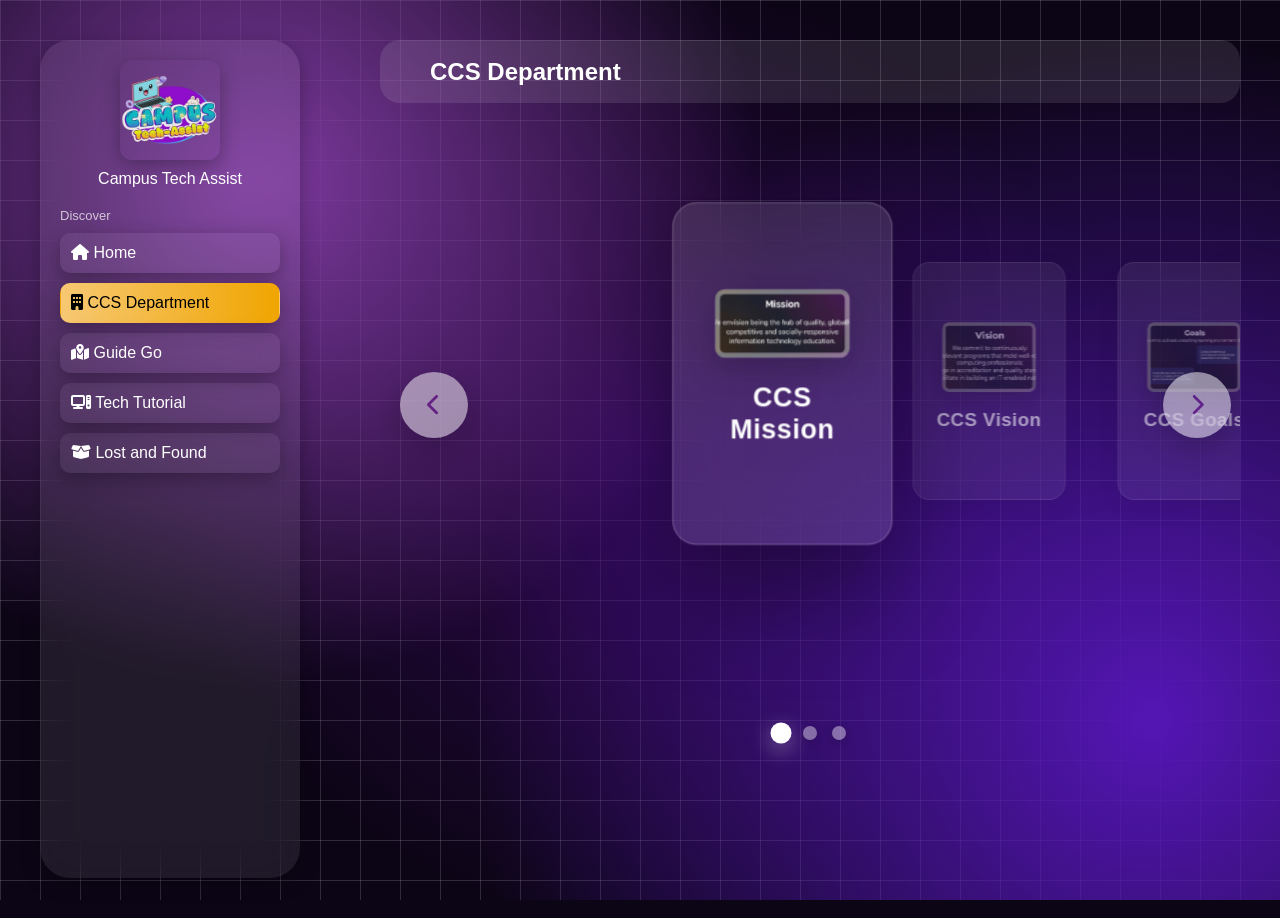
==== commit 325f8e3b: "make sure all of the changes of the folder it self" ====
--- a/CCS Department/ccsDept.html
+++ b/CCS Department/ccsDept.html
@@ -34,11 +34,33 @@
       <div class="section-title">Discover</div>
 
       <div class="menu">
-        <a href="../index.html">Home</a>
-        <a class="active" href="ccsDept.html">CCS Department</a>
-        <a href="../Guide Go/guideGo.html">Guide Go</a>
-        <a href="../Tech Tutorial/techTut.html">Tech Tutorial</a>
-        <a href="../Lost and Found/lostnFound.html">Lost and Found</a>
+        <a href="../index.html">
+          <i class="fa-solid fa-house"></i>
+          <span class="menu-label">Home</span>
+        </a>
+        <a
+          class="active"
+          href="../CCS Department/ccsDept.html"
+          data-tooltip="CCS Department"
+        >
+          <i class="fa-solid fa-building"></i>
+          <span class="menu-label">CCS Department</span>
+        </a>
+        <a href="../Guide Go/guideGo.html" data-tooltip="Guide Go">
+          <i class="fa-solid fa-map-location-dot"></i>
+          <span class="menu-label">Guide Go</span>
+        </a>
+        <a href="../Tech Tutorial/techTut.html" data-tooltip="Tech Tutorial">
+          <i class="fa-solid fa-computer"></i>
+          <span class="menu-label">Tech Tutorial</span>
+        </a>
+        <a
+          href="../Lost and Found/lostnFound.html"
+          data-tooltip="Lost and Found"
+        >
+          <i class="fa-solid fa-box-open"></i>
+          <span class="menu-label">Lost and Found</span>
+        </a>
       </div>
     </div>
 
--- a/CCS Department/ccsDept.css
+++ b/CCS Department/ccsDept.css
@@ -620,6 +620,7 @@
 
   .header {
     padding: 15px;
+    margin-top: 20px;
   }
 
   .header h2 {
@@ -1012,3 +1013,128 @@
   background: rgba(255, 255, 255, 0.5);
   transform: rotate(90deg) scale(1.1);
 }
+@media (max-width: 600px) {
+  .sidebar {
+    position: fixed;
+    top: 0;
+    left: 0;
+    width: 100% !important;
+    height: auto !important;
+    margin: 0 !important;
+    border-radius: 0 !important;
+    padding: 8px 0 6px 0 !important;
+    flex-direction: column !important;
+    z-index: 1000;
+    transform: none !important;
+    gap: 6px;
+  }
+
+  .sidebar.collapsed {
+    width: 100% !important;
+    padding: 8px 0 6px 0 !important;
+  }
+
+  /* ── ROW 1: Logo + name centered ── */
+  .sidebar .logo {
+    display: flex;
+    flex-direction: row;
+    align-items: center;
+    justify-content: center;
+    gap: 8px;
+    margin-bottom: 0;
+    width: 100%;
+    padding: 0 12px;
+  }
+
+  .sidebar .logo img,
+  .sidebar.collapsed .logo img {
+    width: 40px !important;
+    height: 35px !important;
+    margin: 0 !important;
+  }
+
+  .sidebar .logo p,
+  .sidebar.collapsed .logo p {
+    opacity: 1 !important;
+    width: auto !important;
+    font-size: 15px;
+    font-weight: 600;
+    white-space: nowrap;
+  }
+
+  .sidebar .section-title {
+    display: none !important;
+  }
+
+  /* ── ROW 2: Nav items full width, evenly spaced ── */
+  .sidebar .menu {
+    display: flex !important;
+    flex-direction: row !important;
+    flex-wrap: nowrap !important;
+    width: 100%;
+    justify-content: space-around !important;
+    align-items: center;
+    gap: 0 !important;
+    overflow: hidden !important;
+    padding: 0 4px;
+    border-top: 1px solid rgba(255, 255, 255, 0.1);
+    padding-top: 6px;
+  }
+
+  .sidebar .menu a {
+    flex: 1 1 0 !important;
+    flex-direction: column !important;
+    align-items: center !important;
+    justify-content: center;
+    gap: 3px;
+    border-radius: 8px;
+    opacity: 1 !important;
+    pointer-events: all !important;
+    text-align: center;
+    min-width: 0;
+    background: transparent !important;
+    box-shadow: none !important;
+    border: none !important;
+  }
+
+  .sidebar .menu a:hover {
+    background: linear-gradient(90deg, #f7c873, #f0a500) !important;
+    color: black !important;
+    box-shadow: 0 4px 15px rgba(247, 200, 115, 0.4);
+    transform: translateY(-2px);
+    border: none !important;
+  }
+
+  /* Keep active highlight */
+  .sidebar .menu a.active {
+    background: linear-gradient(90deg, #f7c873, #f0a500) !important;
+    border-radius: 8px;
+    color: black !important;
+  }
+
+  .sidebar .menu a i {
+    font-size: 18px;
+    flex-shrink: 0;
+  }
+
+  /* Labels visible and fitting */
+  .sidebar .menu .menu-label,
+  .sidebar.collapsed .menu-label {
+    display: block !important;
+    opacity: 1 !important;
+    width: auto !important;
+    font-size: 10px !important;
+    white-space: nowrap;
+    overflow: hidden;
+    text-overflow: ellipsis;
+    max-width: 64px;
+  }
+
+  /* Push content below nav */
+  .main {
+    margin-left: 0 !important;
+    margin-top: 95px !important;
+    padding: 16px !important;
+    width: 100% !important;
+  }
+}
